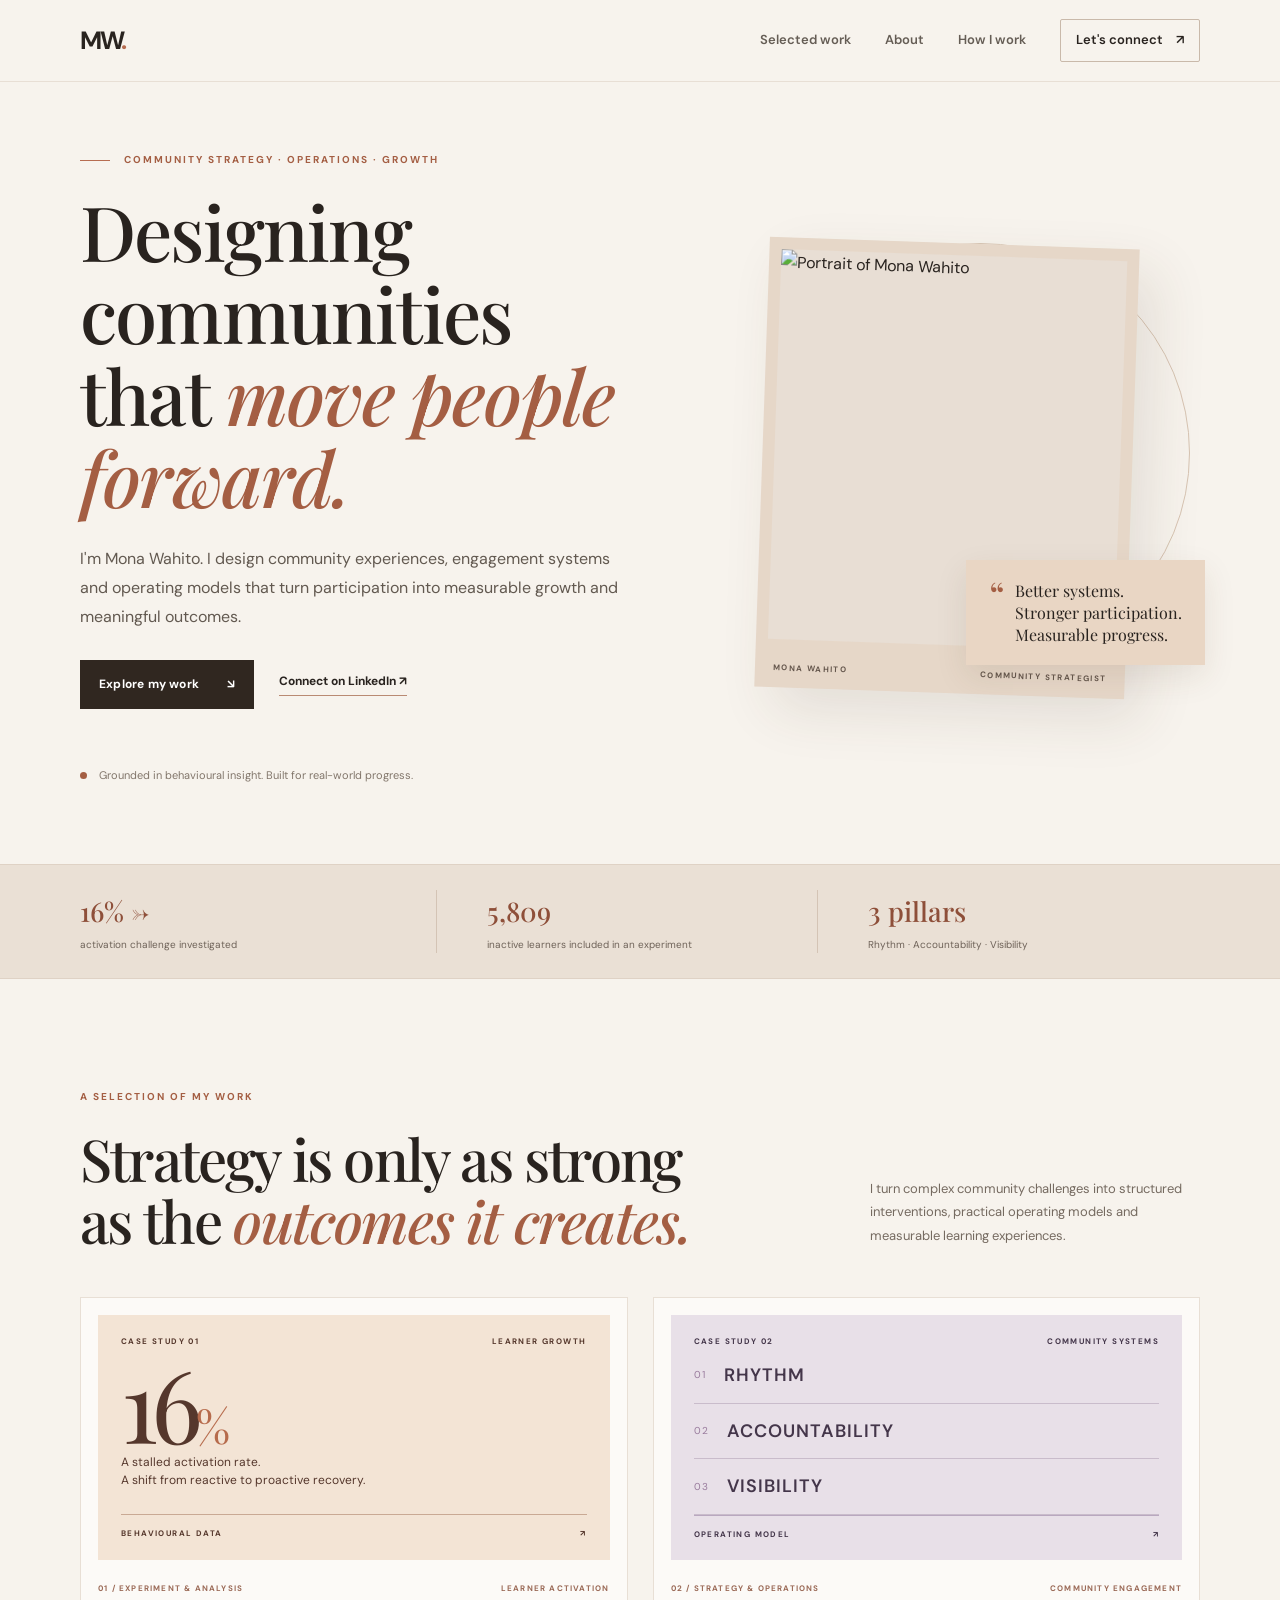
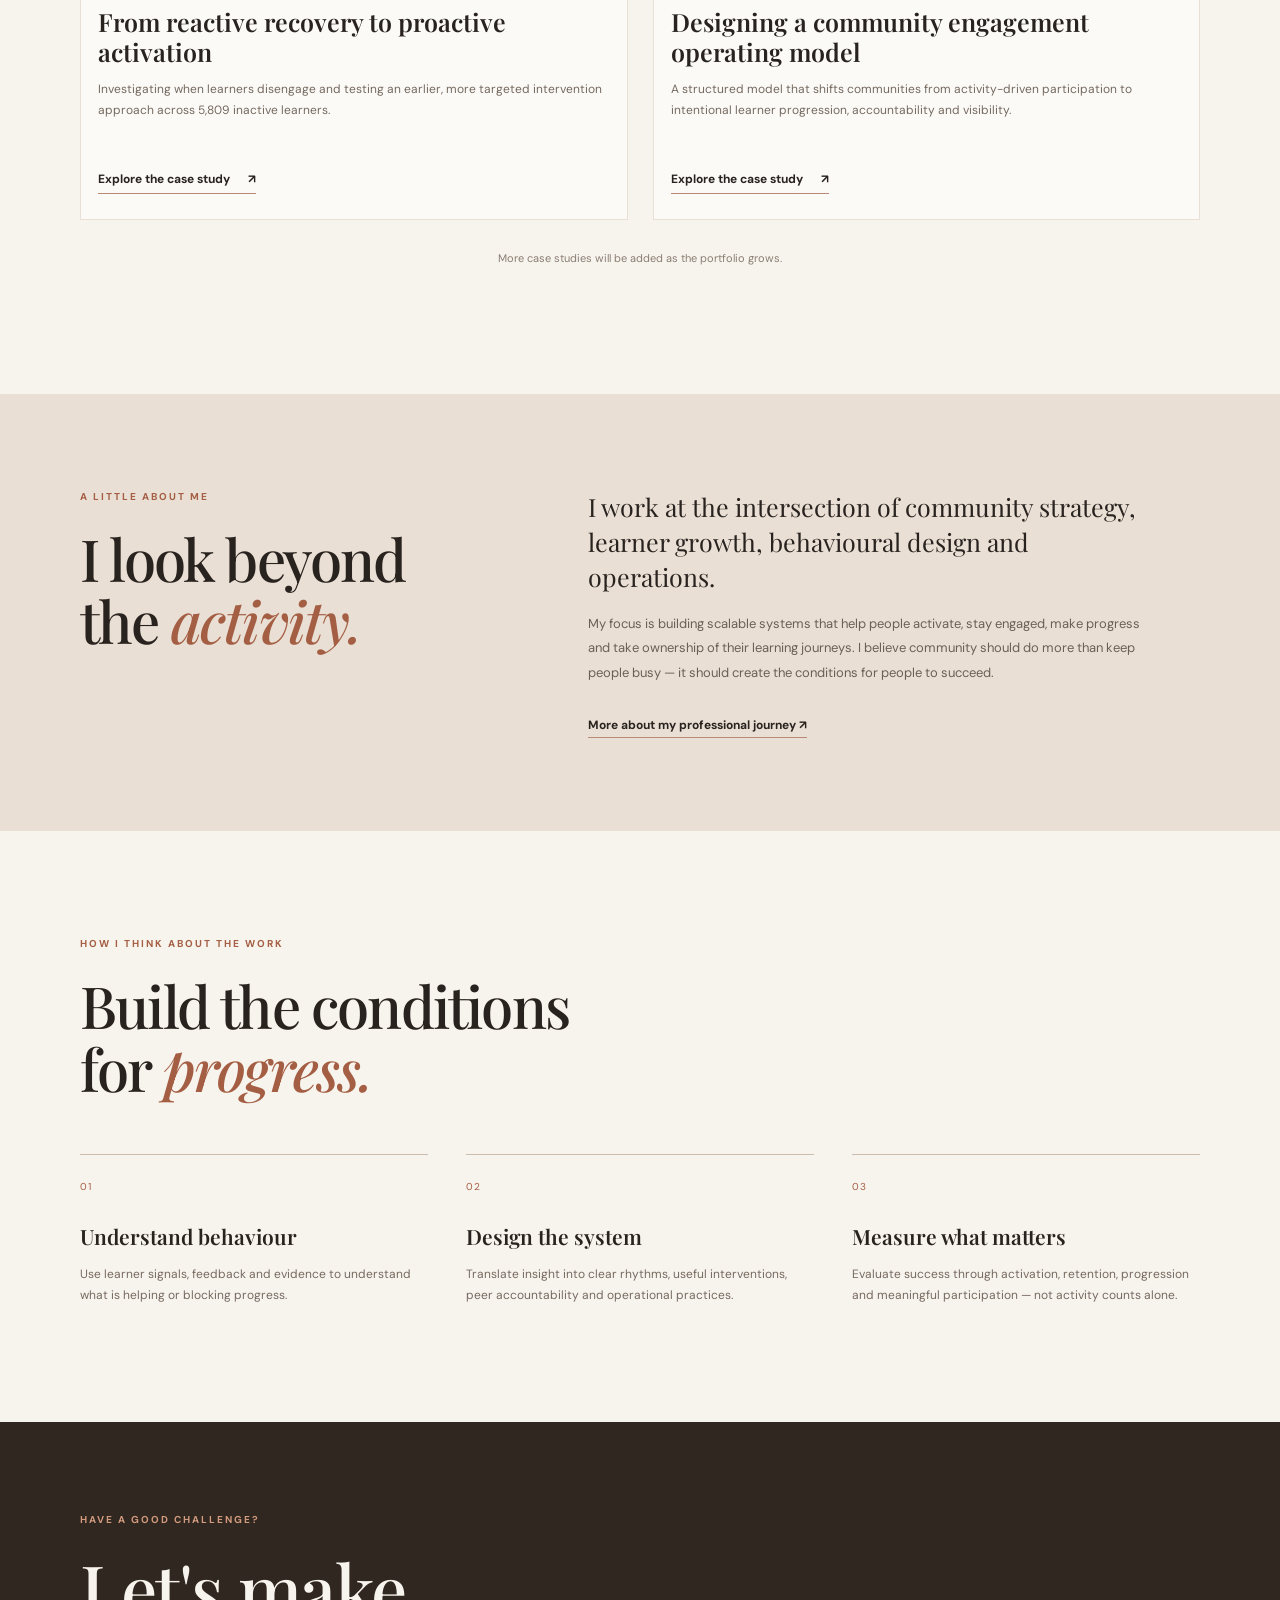
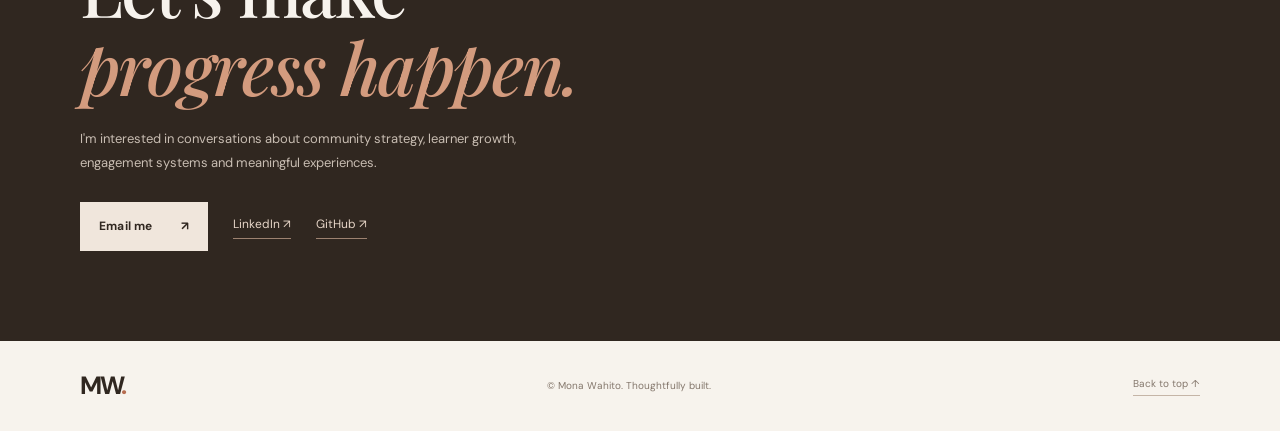
==== index.html @ d7c31b2e "Add files via upload" ====
<!doctype html>
<html lang="en">
<head>
  <meta charset="utf-8">
  <meta name="viewport" content="width=device-width, initial-scale=1">
  <meta name="description" content="Mona Wahito — Community Strategy, Operations, Learner Growth and Behavioural Design.">
  <meta name="theme-color" content="#f7f3ed">
  <title>Mona Wahito | Community Strategy & Growth</title>
  <link rel="preconnect" href="https://fonts.googleapis.com">
  <link rel="preconnect" href="https://fonts.gstatic.com" crossorigin>
  <link href="https://fonts.googleapis.com/css2?family=DM+Sans:wght@400;500;600;700&family=Playfair+Display:wght@500;600;700&display=swap" rel="stylesheet">
  <link rel="stylesheet" href="style.css">
</head>
<body>
  <header class="site-header">
    <a class="wordmark" href="#home" aria-label="Mona Wahito home">MW<span>.</span></a>
    <button class="menu-toggle" aria-label="Open navigation" aria-expanded="false">☰</button>
    <nav class="nav" aria-label="Main navigation">
      <a href="#work">Selected work</a>
      <a href="#about">About</a>
      <a href="#approach">How I work</a>
      <a class="nav-contact" href="#contact">Let's connect <span>↗</span></a>
    </nav>
  </header>

  <main>
    <section class="hero section-wrap" id="home">
      <div class="hero-copy">
        <p class="eyebrow"><span class="eyebrow-line"></span> COMMUNITY STRATEGY · OPERATIONS · GROWTH</p>
        <h1>Designing communities that <em>move people forward.</em></h1>
        <p class="hero-intro">I'm Mona Wahito. I design community experiences, engagement systems and operating models that turn participation into measurable growth and meaningful outcomes.</p>
        <div class="hero-actions">
          <a class="button button-dark" href="#work">Explore my work <span>↘</span></a>
          <a class="text-link" href="https://www.linkedin.com/in/monicahwanjiku" target="_blank" rel="noreferrer">Connect on LinkedIn ↗</a>
        </div>
        <div class="hero-note"><span class="note-dot"></span> Grounded in behavioural insight. Built for real-world progress.</div>
      </div>
      <div class="hero-visual">
        <div class="photo-frame">
          <img src="https://github.com/Monawahito-bit.png" alt="Portrait of Mona Wahito" class="portrait">
          <div class="photo-caption"><span>MONA WAHITO</span><span>COMMUNITY STRATEGIST</span></div>
        </div>
        <div class="floating-note"><span class="note-mark">“</span><span>Better systems.<br>Stronger participation.<br>Measurable progress.</span></div>
        <div class="hero-orbit"></div>
      </div>
    </section>

    <section class="proof-strip">
      <div class="proof-inner">
        <div><strong>16% →</strong><span>activation challenge investigated</span></div>
        <div><strong>5,809</strong><span>inactive learners included in an experiment</span></div>
        <div><strong>3 pillars</strong><span>Rhythm · Accountability · Visibility</span></div>
      </div>
    </section>

    <section class="work section-wrap" id="work">
      <div class="section-heading">
        <div><p class="eyebrow">A SELECTION OF MY WORK</p><h2>Strategy is only as strong<br>as the <em>outcomes it creates.</em></h2></div>
        <p class="section-aside">I turn complex community challenges into structured interventions, practical operating models and measurable learning experiences.</p>
      </div>
      <div class="project-grid">
        <article class="project-card project-featured">
          <div class="project-art art-activation">
            <div class="art-topline"><span>CASE STUDY 01</span><span>LEARNER GROWTH</span></div>
            <div class="art-big">16<span>%</span></div>
            <div class="art-sub">A stalled activation rate.<br>A shift from reactive to proactive recovery.</div>
            <div class="art-bottom"><span>BEHAVIOURAL DATA</span><span>↗</span></div>
          </div>
          <div class="project-meta"><span>01 / EXPERIMENT & ANALYSIS</span><span>LEARNER ACTIVATION</span></div>
          <h3>From reactive recovery to proactive activation</h3>
          <p>Investigating when learners disengage and testing an earlier, more targeted intervention approach across 5,809 inactive learners.</p>
          <a class="project-link" href="https://github.com/Monawahito-bit/01-Learner-Activation-Experiment" target="_blank" rel="noreferrer">Explore the case study <span>↗</span></a>
        </article>
        <article class="project-card">
          <div class="project-art art-operating">
            <div class="art-topline"><span>CASE STUDY 02</span><span>COMMUNITY SYSTEMS</span></div>
            <div class="pillar-row"><span>01</span><b>RHYTHM</b></div>
            <div class="pillar-row"><span>02</span><b>ACCOUNTABILITY</b></div>
            <div class="pillar-row"><span>03</span><b>VISIBILITY</b></div>
            <div class="art-bottom"><span>OPERATING MODEL</span><span>↗</span></div>
          </div>
          <div class="project-meta"><span>02 / STRATEGY & OPERATIONS</span><span>COMMUNITY ENGAGEMENT</span></div>
          <h3>Designing a community engagement operating model</h3>
          <p>A structured model that shifts communities from activity-driven participation to intentional learner progression, accountability and visibility.</p>
          <a class="project-link" href="https://github.com/Monawahito-bit/02-Community-Engagement-Operating-Model" target="_blank" rel="noreferrer">Explore the case study <span>↗</span></a>
        </article>
      </div>
      <p class="work-footnote">More case studies will be added as the portfolio grows.</p>
    </section>

    <section class="about-band" id="about">
      <div class="section-wrap about-grid">
        <div><p class="eyebrow">A LITTLE ABOUT ME</p><h2>I look beyond<br>the <em>activity.</em></h2></div>
        <div class="about-copy">
          <p class="about-lead">I work at the intersection of community strategy, learner growth, behavioural design and operations.</p>
          <p>My focus is building scalable systems that help people activate, stay engaged, make progress and take ownership of their learning journeys. I believe community should do more than keep people busy — it should create the conditions for people to succeed.</p>
          <a class="text-link" href="https://www.linkedin.com/in/monicahwanjiku" target="_blank" rel="noreferrer">More about my professional journey ↗</a>
        </div>
      </div>
    </section>

    <section class="approach section-wrap" id="approach">
      <p class="eyebrow">HOW I THINK ABOUT THE WORK</p>
      <h2>Build the conditions<br>for <em>progress.</em></h2>
      <div class="approach-grid">
        <div><span class="approach-number">01</span><h3>Understand behaviour</h3><p>Use learner signals, feedback and evidence to understand what is helping or blocking progress.</p></div>
        <div><span class="approach-number">02</span><h3>Design the system</h3><p>Translate insight into clear rhythms, useful interventions, peer accountability and operational practices.</p></div>
        <div><span class="approach-number">03</span><h3>Measure what matters</h3><p>Evaluate success through activation, retention, progression and meaningful participation — not activity counts alone.</p></div>
      </div>
    </section>

    <section class="contact-section" id="contact">
      <div class="section-wrap contact-inner">
        <p class="eyebrow">HAVE A GOOD CHALLENGE?</p>
        <h2>Let's make<br><em>progress happen.</em></h2>
        <p>I'm interested in conversations about community strategy, learner growth, engagement systems and meaningful experiences.</p>
        <div class="contact-actions">
          <a class="button button-light" href="mailto:wahito.wanjiku@gmail.com">Email me <span>↗</span></a>
          <a class="contact-social" href="https://www.linkedin.com/in/monicahwanjiku" target="_blank" rel="noreferrer">LinkedIn ↗</a>
          <a class="contact-social" href="https://github.com/Monawahito-bit" target="_blank" rel="noreferrer">GitHub ↗</a>
        </div>
      </div>
    </section>
  </main>

  <footer class="footer section-wrap"><a class="wordmark" href="#home">MW<span>.</span></a><span>© <span id="year"></span> Mona Wahito. Thoughtfully built.</span><a href="#home">Back to top ↑</a></footer>
  <script src="script.js"></script>
</body>
</html>
---- style.css ----
*{box-sizing:border-box}html{scroll-behavior:smooth}body{margin:0;background:#f7f3ed;color:#29231f;font-family:"DM Sans",Arial,sans-serif;line-height:1.6}a{color:inherit;text-decoration:none}.section-wrap{width:min(1120px,calc(100% - 48px));margin-inline:auto}.site-header{height:82px;padding:0 max(24px,calc((100% - 1120px)/2));display:flex;align-items:center;justify-content:space-between;border-bottom:1px solid #e8dfd5;background:#f7f3ed;position:sticky;top:0;z-index:10}.wordmark{font-weight:700;font-size:25px;letter-spacing:-2px}.wordmark span{color:#b76d51}.nav{display:flex;align-items:center;gap:34px;font-size:13px;font-weight:600}.nav a:not(.nav-contact){color:#655d55}.nav a:hover,.text-link:hover,.project-link:hover{color:#a45e43}.nav-contact{border:1px solid #c9b9aa;border-radius:2px;padding:10px 15px}.nav-contact span{margin-left:10px}.menu-toggle{display:none;background:none;border:0;font-size:23px;color:#29231f}.hero{min-height:650px;display:grid;grid-template-columns:1.05fr .95fr;align-items:center;gap:55px;padding-top:70px;padding-bottom:80px}.eyebrow{font-size:10px;letter-spacing:2px;font-weight:700;color:#a45e43;margin:0 0 22px}.eyebrow-line{display:inline-block;width:30px;height:1px;background:#b76d51;vertical-align:middle;margin-right:10px}.hero h1,.section-heading h2,.about-grid h2,.approach h2,.contact-inner h2{font-family:"Playfair Display",Georgia,serif;font-weight:500;letter-spacing:-1.8px;line-height:1.08;margin:0}.hero h1{font-size:clamp(48px,6vw,76px);max-width:640px}.hero h1 em,.section-heading h2 em,.about-grid h2 em,.approach h2 em,.contact-inner h2 em{color:#a45e43;font-weight:500}.hero-intro{font-size:16px;line-height:1.8;color:#625950;max-width:540px;margin:27px 0 28px}.hero-actions,.contact-actions{display:flex;align-items:center;gap:25px;flex-wrap:wrap}.button{display:inline-flex;gap:28px;align-items:center;padding:15px 19px;font-size:12px;font-weight:700;letter-spacing:.2px}.button-dark{background:#302720;color:#fff}.button-dark:hover{background:#a45e43}.text-link,.project-link{font-size:12px;font-weight:700;border-bottom:1px solid #b98a73;padding-bottom:4px}.hero-note{margin-top:58px;color:#82766b;font-size:11px}.note-dot{display:inline-block;width:7px;height:7px;border-radius:50%;background:#a45e43;margin-right:9px}.hero-visual{position:relative;min-height:490px;display:flex;align-items:center;justify-content:center}.photo-frame{width:min(370px,82%);height:450px;background:#e6d7c8;position:relative;z-index:1;padding:12px 12px 48px;transform:rotate(2deg);box-shadow:18px 22px 55px #4d38221c}.portrait{width:100%;height:100%;object-fit:cover;object-position:center 30%;display:block;background:#e8ded4}.photo-caption{position:absolute;bottom:13px;left:18px;right:18px;display:flex;justify-content:space-between;font-size:8px;letter-spacing:1.4px;font-weight:700;color:#65574d}.floating-note{position:absolute;right:-5px;bottom:48px;z-index:2;background:#e9d6c4;padding:20px 23px;display:flex;gap:10px;align-items:flex-start;font-family:"Playfair Display",Georgia,serif;font-size:16px;line-height:1.35;box-shadow:0 12px 30px #4d38221a}.note-mark{font-size:38px;color:#a45e43;line-height:.8}.hero-orbit{position:absolute;width:420px;height:420px;border:1px solid #d7c4b2;border-radius:50%;right:10px;top:20px}.proof-strip{background:#eae0d5;border-top:1px solid #dfd2c5;border-bottom:1px solid #dfd2c5}.proof-inner{width:min(1120px,calc(100% - 48px));margin:auto;display:grid;grid-template-columns:repeat(3,1fr);padding:25px 0;gap:25px}.proof-inner div{display:flex;flex-direction:column;gap:3px;border-right:1px solid #d4c4b5;padding-left:25px}.proof-inner div:first-child{padding-left:0}.proof-inner div:last-child{border:0}.proof-inner strong{font-family:"Playfair Display",Georgia,serif;font-size:27px;font-weight:500;color:#8e4f39}.proof-inner span{font-size:10px;color:#6e6258}.work{padding-top:110px;padding-bottom:115px}.section-heading{display:flex;justify-content:space-between;align-items:end;gap:50px;margin-bottom:45px}.section-heading h2,.about-grid h2,.approach h2,.contact-inner h2{font-size:clamp(39px,5vw,58px)}.section-aside{max-width:330px;color:#756a60;font-size:13px;line-height:1.8;margin:0 0 5px}.project-grid{display:grid;grid-template-columns:1fr 1fr;gap:25px}.project-card{background:#fcfaf7;border:1px solid #e8dfd5;padding:17px 17px 25px}.project-art{height:245px;padding:20px 23px;display:flex;flex-direction:column;position:relative;overflow:hidden}.art-activation{background:#f3e4d5;color:#55372c}.art-operating{background:#e8e0e8;color:#44364a}.art-topline,.art-bottom{display:flex;justify-content:space-between;font-size:8px;letter-spacing:1.4px;font-weight:700}.art-big{font-family:"Playfair Display",Georgia,serif;font-size:100px;line-height:1;margin:auto 0 0;letter-spacing:-7px}.art-big span{font-size:46px;color:#b66b4c}.art-sub{font-size:12px;line-height:1.5;margin:0 0 20px}.art-bottom{margin-top:auto;padding-top:12px;border-top:1px solid #c9a994}.art-operating .art-bottom{border-color:#b9a8bf}.pillar-row{display:flex;align-items:center;gap:18px;padding:13px 0;border-bottom:1px solid #c9bccb;font-size:18px;letter-spacing:1px}.pillar-row:first-of-type{margin-top:18px}.pillar-row span{font-size:10px;color:#987a9c}.pillar-row b{font-weight:600}.project-meta{display:flex;justify-content:space-between;gap:10px;font-size:8px;letter-spacing:1.2px;color:#9a6956;font-weight:700;margin:22px 0 12px}.project-card h3{font-family:"Playfair Display",Georgia,serif;font-weight:600;font-size:25px;line-height:1.2;margin:0 0 12px}.project-card p{font-size:12px;color:#74695f;line-height:1.8;min-height:66px;margin:0 0 20px}.project-link{display:inline-flex;gap:18px}.work-footnote{text-align:center;color:#8a7e73;font-size:11px;margin-top:30px}.about-band{background:#e9dfd4;padding:95px 0}.about-grid{display:grid;grid-template-columns:.8fr 1.2fr;gap:100px;align-items:start}.about-copy{max-width:570px}.about-lead{font-family:"Playfair Display",Georgia,serif;font-size:25px;line-height:1.4;margin:0 0 18px}.about-copy p:not(.about-lead){font-size:13px;line-height:1.9;color:#6c6056;margin-bottom:25px}.approach{padding-top:105px;padding-bottom:115px}.approach h2{margin-bottom:55px}.approach-grid{display:grid;grid-template-columns:repeat(3,1fr);gap:38px}.approach-grid>div{border-top:1px solid #cdbdae;padding-top:17px}.approach-number{font-size:10px;letter-spacing:1px;color:#a45e43}.approach-grid h3{font-family:"Playfair Display",Georgia,serif;font-size:21px;font-weight:600;margin:22px 0 10px}.approach-grid p{font-size:12px;line-height:1.8;color:#766a60;margin:0}.contact-section{background:#302720;color:#f7f3ed;padding:90px 0}.contact-inner{max-width:1120px}.contact-inner .eyebrow{color:#d39b7e}.contact-inner h2{font-size:clamp(48px,6vw,72px)}.contact-inner h2 em{color:#d39b7e}.contact-inner>p:not(.eyebrow){max-width:440px;color:#c8bdb2;font-size:13px;line-height:1.8;margin:22px 0 28px}.button-light{background:#f0e6dc;color:#302720}.button-light:hover{background:#d9b59e}.contact-social{font-size:12px;color:#e6d5c7;border-bottom:1px solid #9d8270;padding-bottom:4px}.footer{height:90px;display:flex;align-items:center;justify-content:space-between;font-size:10px;color:#84776c}.footer .wordmark{color:#302720}.footer>a:last-child{border-bottom:1px solid #c5b5a7;padding-bottom:3px}
@media(max-width:760px){.site-header{height:70px}.menu-toggle{display:block}.nav{display:none;position:absolute;top:69px;left:0;right:0;background:#f7f3ed;padding:22px 24px 26px;flex-direction:column;align-items:flex-start;gap:20px;border-bottom:1px solid #e4d9ce}.nav.open{display:flex}.hero{grid-template-columns:1fr;gap:15px;padding-top:65px;padding-bottom:65px}.hero h1{font-size:54px}.hero-visual{min-height:440px}.photo-frame{height:400px;width:min(330px,78%)}.hero-orbit{width:340px;height:340px;right:4%;top:45px}.floating-note{right:0;bottom:20px}.proof-inner{grid-template-columns:1fr;gap:0;padding:10px 0}.proof-inner div,.proof-inner div:first-child{padding:14px 0;border-right:0;border-bottom:1px solid #d4c4b5}.proof-inner div:last-child{border:0}.section-heading{display:block}.section-aside{margin-top:25px}.project-grid{grid-template-columns:1fr}.project-art{height:225px}.about-grid{grid-template-columns:1fr;gap:30px}.about-band{padding:70px 0}.approach{padding-top:75px;padding-bottom:80px}.approach-grid{grid-template-columns:1fr;gap:28px}.approach-grid>div{padding-top:15px}.contact-section{padding:75px 0}.footer{height:auto;min-height:90px;gap:15px;flex-wrap:wrap;padding-top:22px;padding-bottom:22px}.footer>span{order:3;width:100%}}
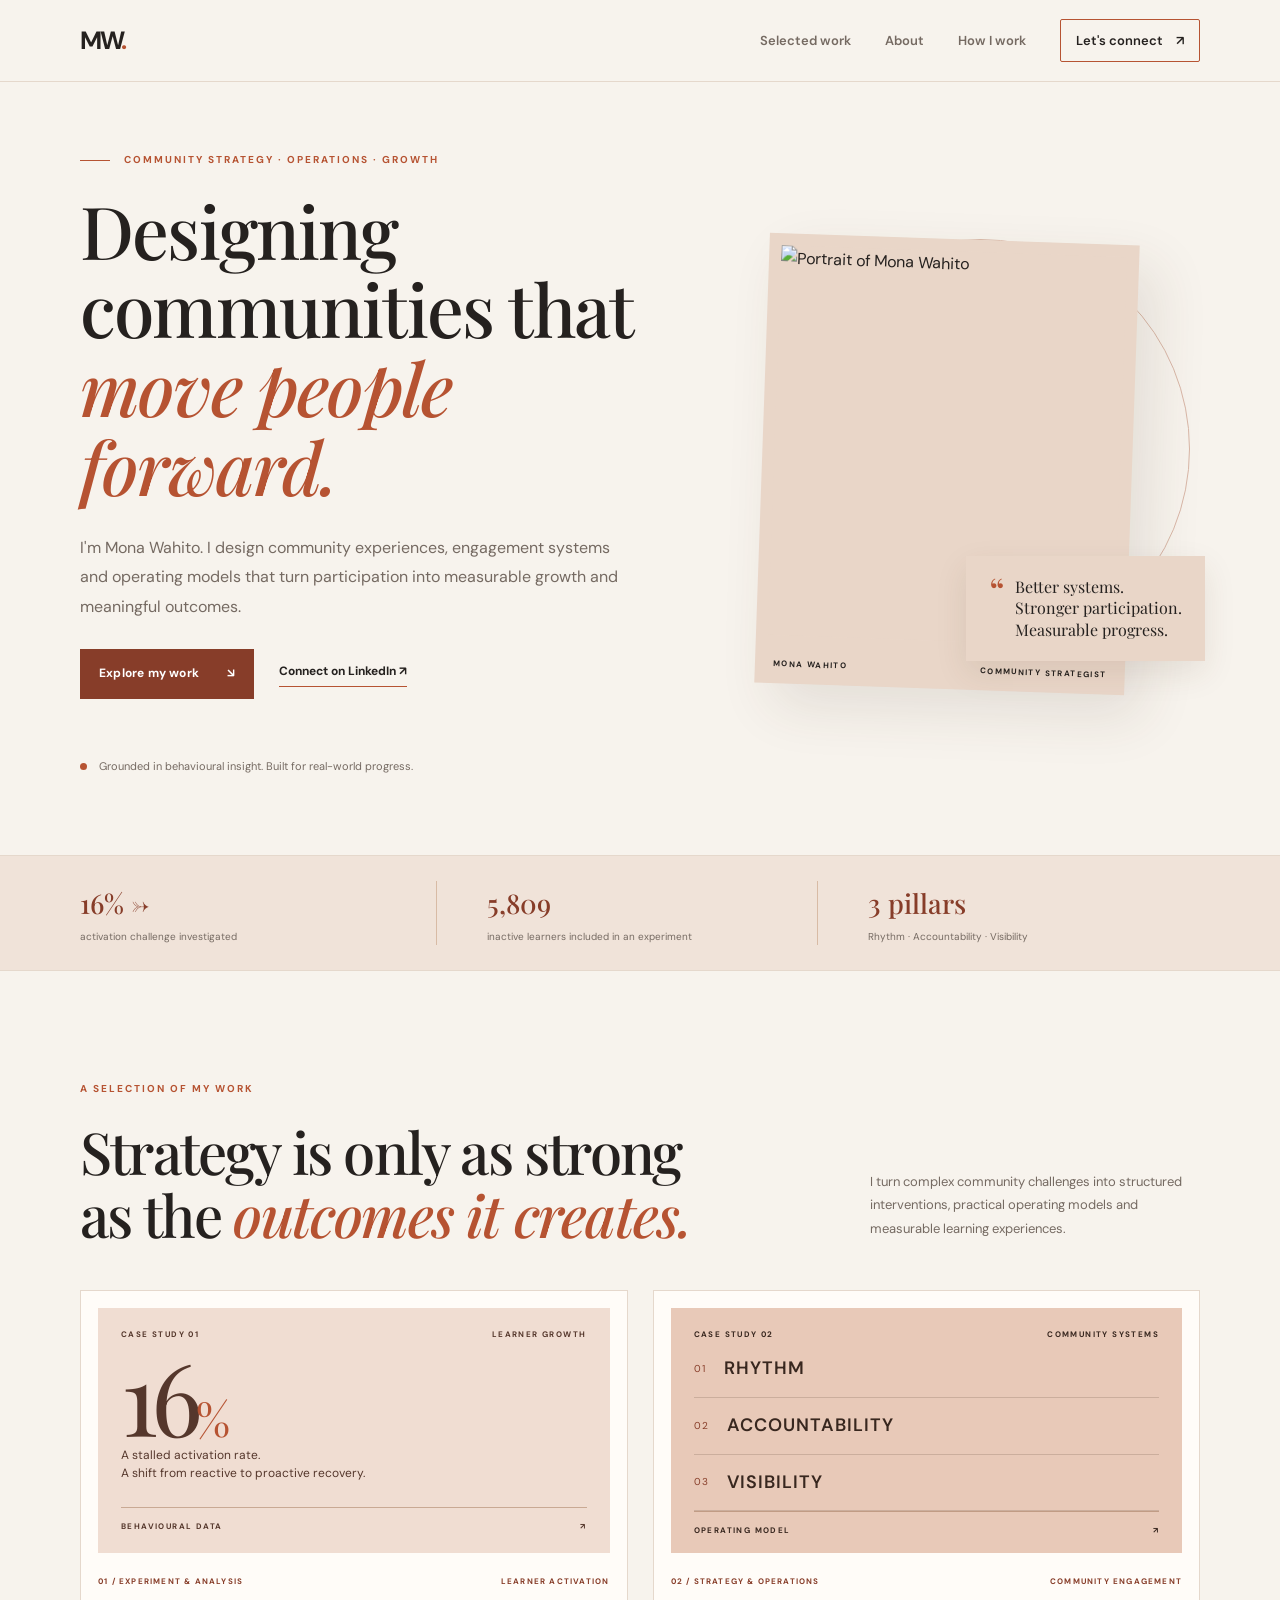
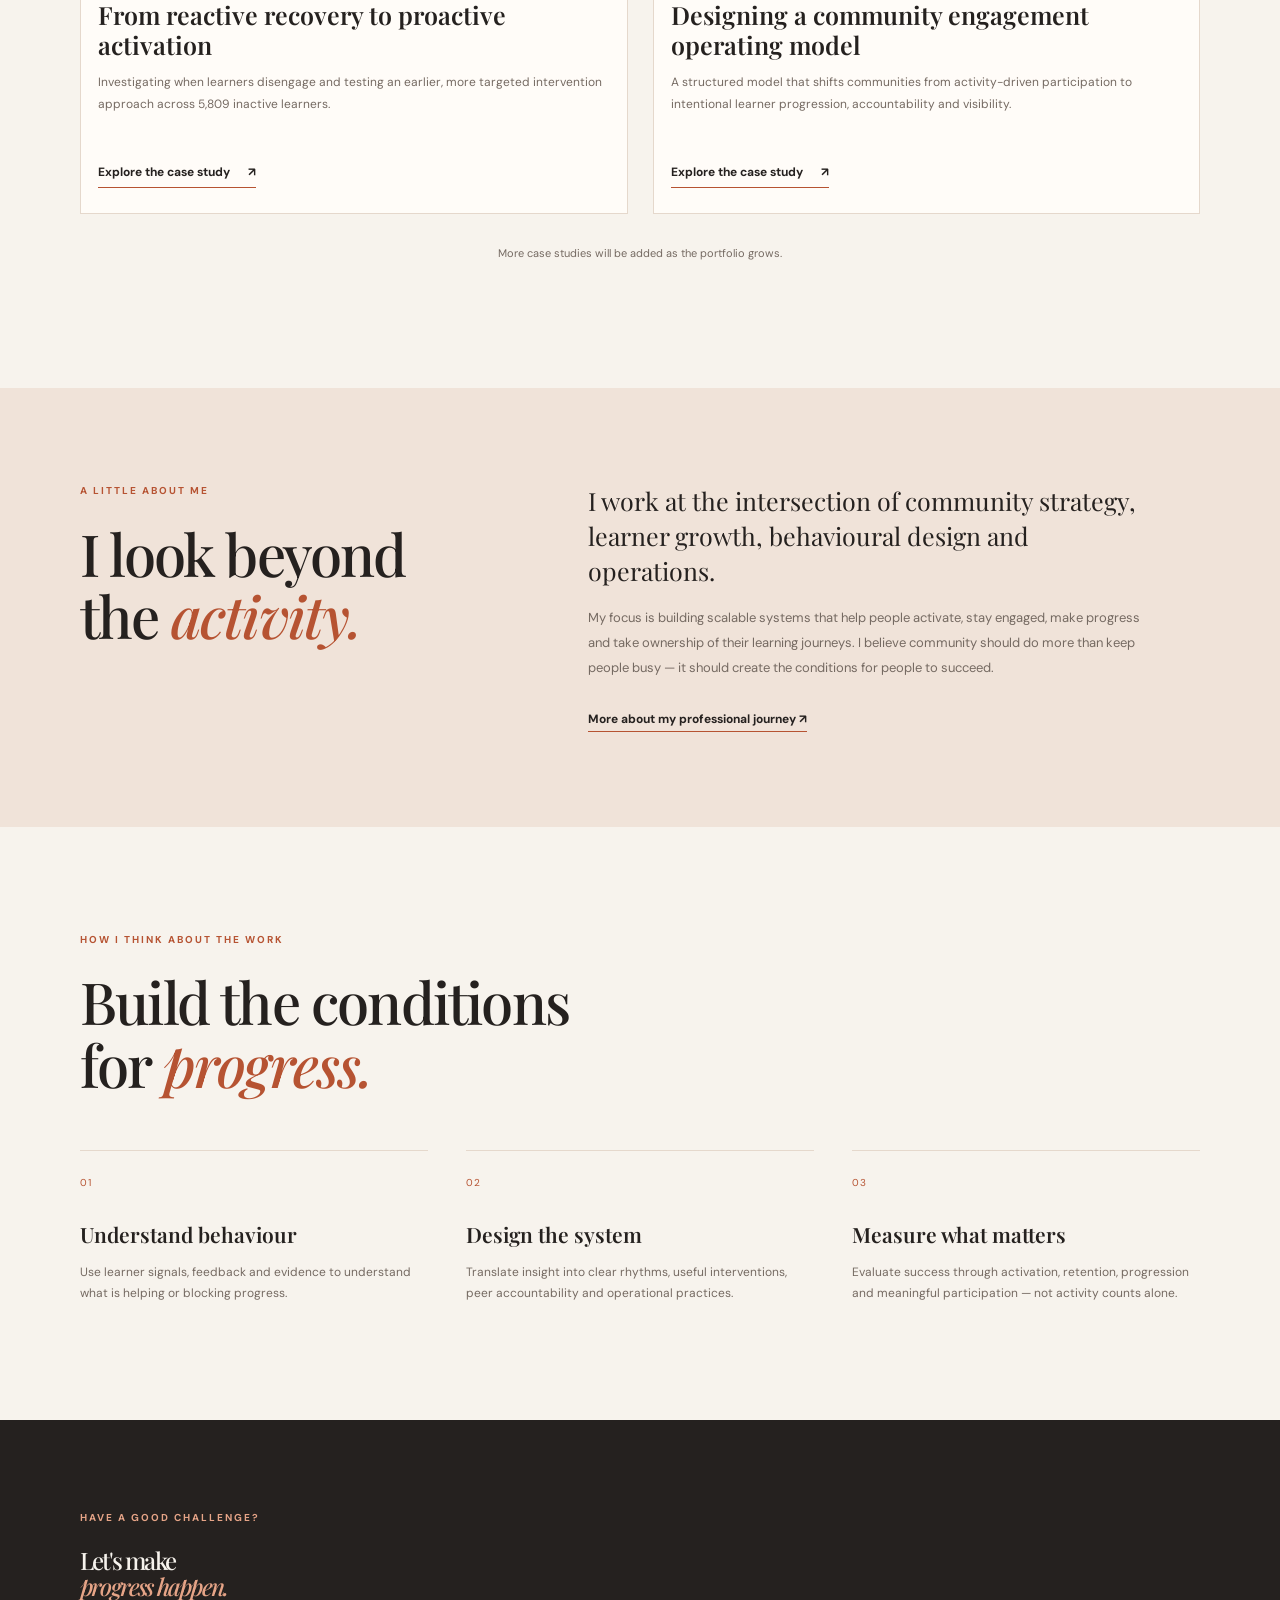
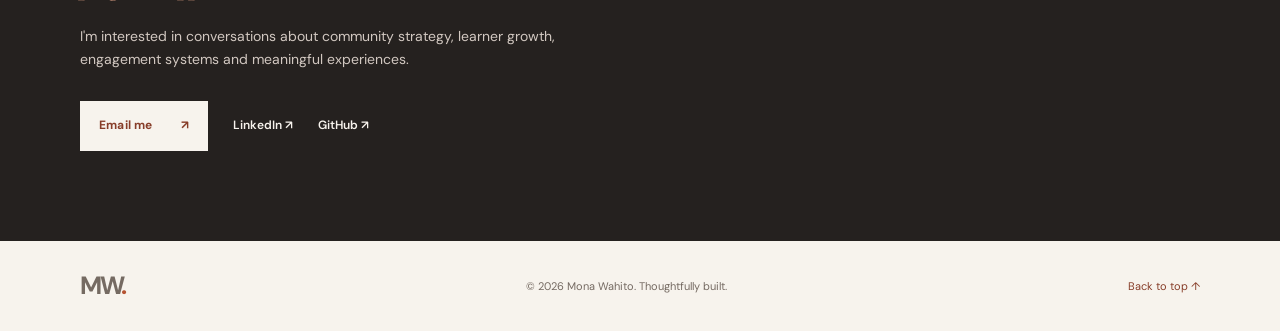
==== commit 6a083b81: "Add files via upload" ====
--- a/index.html
+++ b/index.html
@@ -22,7 +22,6 @@
       <a class="nav-contact" href="#contact">Let's connect <span>↗</span></a>
     </nav>
   </header>
-
   <main>
     <section class="hero section-wrap" id="home">
       <div class="hero-copy">
@@ -44,7 +43,6 @@
         <div class="hero-orbit"></div>
       </div>
     </section>
-
     <section class="proof-strip">
       <div class="proof-inner">
         <div><strong>16% →</strong><span>activation challenge investigated</span></div>
@@ -52,7 +50,6 @@
         <div><strong>3 pillars</strong><span>Rhythm · Accountability · Visibility</span></div>
       </div>
     </section>
-
     <section class="work section-wrap" id="work">
       <div class="section-heading">
         <div><p class="eyebrow">A SELECTION OF MY WORK</p><h2>Strategy is only as strong<br>as the <em>outcomes it creates.</em></h2></div>
@@ -69,7 +66,7 @@
           <div class="project-meta"><span>01 / EXPERIMENT & ANALYSIS</span><span>LEARNER ACTIVATION</span></div>
           <h3>From reactive recovery to proactive activation</h3>
           <p>Investigating when learners disengage and testing an earlier, more targeted intervention approach across 5,809 inactive learners.</p>
-          <a class="project-link" href="https://github.com/Monawahito-bit/01-Learner-Activation-Experiment" target="_blank" rel="noreferrer">Explore the case study <span>↗</span></a>
+          <a class="project-link" href="activation-case-study.html">Explore the case study <span>↗</span></a>
         </article>
         <article class="project-card">
           <div class="project-art art-operating">
@@ -82,12 +79,11 @@
           <div class="project-meta"><span>02 / STRATEGY & OPERATIONS</span><span>COMMUNITY ENGAGEMENT</span></div>
           <h3>Designing a community engagement operating model</h3>
           <p>A structured model that shifts communities from activity-driven participation to intentional learner progression, accountability and visibility.</p>
-          <a class="project-link" href="https://github.com/Monawahito-bit/02-Community-Engagement-Operating-Model" target="_blank" rel="noreferrer">Explore the case study <span>↗</span></a>
+          <a class="project-link" href="engagement-case-study.html">Explore the case study <span>↗</span></a>
         </article>
       </div>
       <p class="work-footnote">More case studies will be added as the portfolio grows.</p>
     </section>
-
     <section class="about-band" id="about">
       <div class="section-wrap about-grid">
         <div><p class="eyebrow">A LITTLE ABOUT ME</p><h2>I look beyond<br>the <em>activity.</em></h2></div>
@@ -98,7 +94,6 @@
         </div>
       </div>
     </section>
-
     <section class="approach section-wrap" id="approach">
       <p class="eyebrow">HOW I THINK ABOUT THE WORK</p>
       <h2>Build the conditions<br>for <em>progress.</em></h2>
@@ -108,7 +103,6 @@
         <div><span class="approach-number">03</span><h3>Measure what matters</h3><p>Evaluate success through activation, retention, progression and meaningful participation — not activity counts alone.</p></div>
       </div>
     </section>
-
     <section class="contact-section" id="contact">
       <div class="section-wrap contact-inner">
         <p class="eyebrow">HAVE A GOOD CHALLENGE?</p>
@@ -122,7 +116,6 @@
       </div>
     </section>
   </main>
-
   <footer class="footer section-wrap"><a class="wordmark" href="#home">MW<span>.</span></a><span>© <span id="year"></span> Mona Wahito. Thoughtfully built.</span><a href="#home">Back to top ↑</a></footer>
   <script src="script.js"></script>
 </body>
--- a/style.css
+++ b/style.css
@@ -1,2 +1,321 @@
-*{box-sizing:border-box}html{scroll-behavior:smooth}body{margin:0;background:#f7f3ed;color:#29231f;font-family:"DM Sans",Arial,sans-serif;line-height:1.6}a{color:inherit;text-decoration:none}.section-wrap{width:min(1120px,calc(100% - 48px));margin-inline:auto}.site-header{height:82px;padding:0 max(24px,calc((100% - 1120px)/2));display:flex;align-items:center;justify-content:space-between;border-bottom:1px solid #e8dfd5;background:#f7f3ed;position:sticky;top:0;z-index:10}.wordmark{font-weight:700;font-size:25px;letter-spacing:-2px}.wordmark span{color:#b76d51}.nav{display:flex;align-items:center;gap:34px;font-size:13px;font-weight:600}.nav a:not(.nav-contact){color:#655d55}.nav a:hover,.text-link:hover,.project-link:hover{color:#a45e43}.nav-contact{border:1px solid #c9b9aa;border-radius:2px;padding:10px 15px}.nav-contact span{margin-left:10px}.menu-toggle{display:none;background:none;border:0;font-size:23px;color:#29231f}.hero{min-height:650px;display:grid;grid-template-columns:1.05fr .95fr;align-items:center;gap:55px;padding-top:70px;padding-bottom:80px}.eyebrow{font-size:10px;letter-spacing:2px;font-weight:700;color:#a45e43;margin:0 0 22px}.eyebrow-line{display:inline-block;width:30px;height:1px;background:#b76d51;vertical-align:middle;margin-right:10px}.hero h1,.section-heading h2,.about-grid h2,.approach h2,.contact-inner h2{font-family:"Playfair Display",Georgia,serif;font-weight:500;letter-spacing:-1.8px;line-height:1.08;margin:0}.hero h1{font-size:clamp(48px,6vw,76px);max-width:640px}.hero h1 em,.section-heading h2 em,.about-grid h2 em,.approach h2 em,.contact-inner h2 em{color:#a45e43;font-weight:500}.hero-intro{font-size:16px;line-height:1.8;color:#625950;max-width:540px;margin:27px 0 28px}.hero-actions,.contact-actions{display:flex;align-items:center;gap:25px;flex-wrap:wrap}.button{display:inline-flex;gap:28px;align-items:center;padding:15px 19px;font-size:12px;font-weight:700;letter-spacing:.2px}.button-dark{background:#302720;color:#fff}.button-dark:hover{background:#a45e43}.text-link,.project-link{font-size:12px;font-weight:700;border-bottom:1px solid #b98a73;padding-bottom:4px}.hero-note{margin-top:58px;color:#82766b;font-size:11px}.note-dot{display:inline-block;width:7px;height:7px;border-radius:50%;background:#a45e43;margin-right:9px}.hero-visual{position:relative;min-height:490px;display:flex;align-items:center;justify-content:center}.photo-frame{width:min(370px,82%);height:450px;background:#e6d7c8;position:relative;z-index:1;padding:12px 12px 48px;transform:rotate(2deg);box-shadow:18px 22px 55px #4d38221c}.portrait{width:100%;height:100%;object-fit:cover;object-position:center 30%;display:block;background:#e8ded4}.photo-caption{position:absolute;bottom:13px;left:18px;right:18px;display:flex;justify-content:space-between;font-size:8px;letter-spacing:1.4px;font-weight:700;color:#65574d}.floating-note{position:absolute;right:-5px;bottom:48px;z-index:2;background:#e9d6c4;padding:20px 23px;display:flex;gap:10px;align-items:flex-start;font-family:"Playfair Display",Georgia,serif;font-size:16px;line-height:1.35;box-shadow:0 12px 30px #4d38221a}.note-mark{font-size:38px;color:#a45e43;line-height:.8}.hero-orbit{position:absolute;width:420px;height:420px;border:1px solid #d7c4b2;border-radius:50%;right:10px;top:20px}.proof-strip{background:#eae0d5;border-top:1px solid #dfd2c5;border-bottom:1px solid #dfd2c5}.proof-inner{width:min(1120px,calc(100% - 48px));margin:auto;display:grid;grid-template-columns:repeat(3,1fr);padding:25px 0;gap:25px}.proof-inner div{display:flex;flex-direction:column;gap:3px;border-right:1px solid #d4c4b5;padding-left:25px}.proof-inner div:first-child{padding-left:0}.proof-inner div:last-child{border:0}.proof-inner strong{font-family:"Playfair Display",Georgia,serif;font-size:27px;font-weight:500;color:#8e4f39}.proof-inner span{font-size:10px;color:#6e6258}.work{padding-top:110px;padding-bottom:115px}.section-heading{display:flex;justify-content:space-between;align-items:end;gap:50px;margin-bottom:45px}.section-heading h2,.about-grid h2,.approach h2,.contact-inner h2{font-size:clamp(39px,5vw,58px)}.section-aside{max-width:330px;color:#756a60;font-size:13px;line-height:1.8;margin:0 0 5px}.project-grid{display:grid;grid-template-columns:1fr 1fr;gap:25px}.project-card{background:#fcfaf7;border:1px solid #e8dfd5;padding:17px 17px 25px}.project-art{height:245px;padding:20px 23px;display:flex;flex-direction:column;position:relative;overflow:hidden}.art-activation{background:#f3e4d5;color:#55372c}.art-operating{background:#e8e0e8;color:#44364a}.art-topline,.art-bottom{display:flex;justify-content:space-between;font-size:8px;letter-spacing:1.4px;font-weight:700}.art-big{font-family:"Playfair Display",Georgia,serif;font-size:100px;line-height:1;margin:auto 0 0;letter-spacing:-7px}.art-big span{font-size:46px;color:#b66b4c}.art-sub{font-size:12px;line-height:1.5;margin:0 0 20px}.art-bottom{margin-top:auto;padding-top:12px;border-top:1px solid #c9a994}.art-operating .art-bottom{border-color:#b9a8bf}.pillar-row{display:flex;align-items:center;gap:18px;padding:13px 0;border-bottom:1px solid #c9bccb;font-size:18px;letter-spacing:1px}.pillar-row:first-of-type{margin-top:18px}.pillar-row span{font-size:10px;color:#987a9c}.pillar-row b{font-weight:600}.project-meta{display:flex;justify-content:space-between;gap:10px;font-size:8px;letter-spacing:1.2px;color:#9a6956;font-weight:700;margin:22px 0 12px}.project-card h3{font-family:"Playfair Display",Georgia,serif;font-weight:600;font-size:25px;line-height:1.2;margin:0 0 12px}.project-card p{font-size:12px;color:#74695f;line-height:1.8;min-height:66px;margin:0 0 20px}.project-link{display:inline-flex;gap:18px}.work-footnote{text-align:center;color:#8a7e73;font-size:11px;margin-top:30px}.about-band{background:#e9dfd4;padding:95px 0}.about-grid{display:grid;grid-template-columns:.8fr 1.2fr;gap:100px;align-items:start}.about-copy{max-width:570px}.about-lead{font-family:"Playfair Display",Georgia,serif;font-size:25px;line-height:1.4;margin:0 0 18px}.about-copy p:not(.about-lead){font-size:13px;line-height:1.9;color:#6c6056;margin-bottom:25px}.approach{padding-top:105px;padding-bottom:115px}.approach h2{margin-bottom:55px}.approach-grid{display:grid;grid-template-columns:repeat(3,1fr);gap:38px}.approach-grid>div{border-top:1px solid #cdbdae;padding-top:17px}.approach-number{font-size:10px;letter-spacing:1px;color:#a45e43}.approach-grid h3{font-family:"Playfair Display",Georgia,serif;font-size:21px;font-weight:600;margin:22px 0 10px}.approach-grid p{font-size:12px;line-height:1.8;color:#766a60;margin:0}.contact-section{background:#302720;color:#f7f3ed;padding:90px 0}.contact-inner{max-width:1120px}.contact-inner .eyebrow{color:#d39b7e}.contact-inner h2{font-size:clamp(48px,6vw,72px)}.contact-inner h2 em{color:#d39b7e}.contact-inner>p:not(.eyebrow){max-width:440px;color:#c8bdb2;font-size:13px;line-height:1.8;margin:22px 0 28px}.button-light{background:#f0e6dc;color:#302720}.button-light:hover{background:#d9b59e}.contact-social{font-size:12px;color:#e6d5c7;border-bottom:1px solid #9d8270;padding-bottom:4px}.footer{height:90px;display:flex;align-items:center;justify-content:space-between;font-size:10px;color:#84776c}.footer .wordmark{color:#302720}.footer>a:last-child{border-bottom:1px solid #c5b5a7;padding-bottom:3px}
-@media(max-width:760px){.site-header{height:70px}.menu-toggle{display:block}.nav{display:none;position:absolute;top:69px;left:0;right:0;background:#f7f3ed;padding:22px 24px 26px;flex-direction:column;align-items:flex-start;gap:20px;border-bottom:1px solid #e4d9ce}.nav.open{display:flex}.hero{grid-template-columns:1fr;gap:15px;padding-top:65px;padding-bottom:65px}.hero h1{font-size:54px}.hero-visual{min-height:440px}.photo-frame{height:400px;width:min(330px,78%)}.hero-orbit{width:340px;height:340px;right:4%;top:45px}.floating-note{right:0;bottom:20px}.proof-inner{grid-template-columns:1fr;gap:0;padding:10px 0}.proof-inner div,.proof-inner div:first-child{padding:14px 0;border-right:0;border-bottom:1px solid #d4c4b5}.proof-inner div:last-child{border:0}.section-heading{display:block}.section-aside{margin-top:25px}.project-grid{grid-template-columns:1fr}.project-art{height:225px}.about-grid{grid-template-columns:1fr;gap:30px}.about-band{padding:70px 0}.approach{padding-top:75px;padding-bottom:80px}.approach-grid{grid-template-columns:1fr;gap:28px}.approach-grid>div{padding-top:15px}.contact-section{padding:75px 0}.footer{height:auto;min-height:90px;gap:15px;flex-wrap:wrap;padding-top:22px;padding-bottom:22px}.footer>span{order:3;width:100%}}
+/* MONA WAHITO — COMMUNITY STRATEGY PORTFOLIO
+   Fresh editorial stylesheet | Rich burnt-orange edition */
+
+:root {
+  --bg: #F7F3ED;
+  --surface: #FFFCF8;
+  --ink: #25211F;
+  --muted: #756A62;
+  --accent: #B65332;
+  --accent-dark: #873D29;
+  --accent-soft: #E9D6C8;
+  --border: #E5D8CC;
+  --white: #FFFFFF;
+  --dark-section: #25211F;
+}
+
+* { box-sizing: border-box; }
+html { scroll-behavior: smooth; scroll-padding-top: 90px; }
+body {
+  margin: 0;
+  background: var(--bg);
+  color: var(--ink);
+  font-family: "DM Sans", Arial, sans-serif;
+  line-height: 1.65;
+}
+a { color: inherit; text-decoration: none; }
+img { max-width: 100%; }
+.section-wrap { width: min(1120px, calc(100% - 48px)); margin-inline: auto; }
+
+/* Navigation */
+.site-header {
+  min-height: 82px;
+  padding: 0 max(24px, calc((100% - 1120px)/2));
+  display: flex;
+  align-items: center;
+  justify-content: space-between;
+  gap: 24px;
+  border-bottom: 1px solid var(--border);
+  background: var(--bg);
+  position: sticky;
+  top: 0;
+  z-index: 20;
+}
+.wordmark { font-weight: 700; font-size: 25px; letter-spacing: -2px; }
+.wordmark span { color: var(--accent); }
+.nav { display: flex; align-items: center; gap: 34px; font-size: 13px; font-weight: 600; }
+.nav a:not(.nav-contact) { color: var(--muted); transition: color .2s ease; }
+.nav a:hover, .text-link:hover, .project-link:hover { color: var(--accent); }
+.nav-contact { border: 1px solid var(--accent); padding: 10px 15px; border-radius: 2px; }
+.nav-contact:hover { background: var(--accent-soft); }
+.nav-contact span { margin-left: 10px; }
+.menu-toggle {
+  display: none; background: transparent; border: 0; color: var(--ink);
+  font-size: 24px; cursor: pointer; padding: 8px;
+}
+
+/* Type */
+.hero h1, .section-heading h2, .about-grid h2, .approach h2, .contact-inner h2 {
+  font-family: "Playfair Display", Georgia, serif;
+  font-weight: 500; letter-spacing: -1.8px; line-height: 1.08; margin: 0;
+}
+.hero h1 em, .section-heading h2 em, .about-grid h2 em,
+.approach h2 em, .contact-inner h2 em {
+  color: var(--accent); font-weight: 500;
+}
+.eyebrow {
+  font-size: 10px; letter-spacing: 2px; font-weight: 700;
+  color: var(--accent); margin: 0 0 22px;
+}
+.eyebrow-line {
+  display: inline-block; width: 30px; height: 1px;
+  background: var(--accent); vertical-align: middle; margin-right: 10px;
+}
+
+/* Hero */
+.hero {
+  min-height: 650px; display: grid; grid-template-columns: 1.05fr .95fr;
+  align-items: center; gap: 55px; padding-top: 70px; padding-bottom: 80px;
+}
+.hero h1 { font-size: clamp(46px, 5.7vw, 74px); max-width: 650px; }
+.hero-intro {
+  font-size: 16px; line-height: 1.85; color: var(--muted);
+  max-width: 540px; margin: 27px 0 28px;
+}
+.hero-actions, .contact-actions {
+  display: flex; align-items: center; gap: 25px; flex-wrap: wrap;
+}
+.button {
+  display: inline-flex; gap: 28px; align-items: center; padding: 15px 19px;
+  font-size: 12px; font-weight: 700; letter-spacing: .2px;
+  transition: background .2s ease, color .2s ease;
+}
+.button-dark { background: var(--accent-dark); color: var(--white); }
+.button-dark:hover { background: var(--ink); }
+.text-link, .project-link {
+  font-size: 12px; font-weight: 700; border-bottom: 1px solid var(--accent);
+  padding-bottom: 4px;
+}
+.hero-note { margin-top: 58px; color: var(--muted); font-size: 11px; }
+.note-dot {
+  display: inline-block; width: 7px; height: 7px; border-radius: 50%;
+  background: var(--accent); margin-right: 9px;
+}
+
+/* Portrait */
+.hero-visual {
+  position: relative; min-height: 490px; display: flex;
+  align-items: center; justify-content: center;
+}
+.photo-frame {
+  width: min(370px, 82%); height: 450px; background: var(--accent-soft);
+  position: relative; z-index: 1; padding: 12px 12px 48px;
+  transform: rotate(2deg); box-shadow: 18px 22px 55px #4d38221c;
+}
+.portrait {
+  width: 100%; height: 100%; object-fit: cover; object-position: center 30%;
+  display: block; background: var(--accent-soft);
+}
+.photo-caption {
+  position: absolute; bottom: 13px; left: 18px; right: 18px;
+  display: flex; justify-content: space-between; gap: 8px;
+  font-size: 8px; letter-spacing: 1.4px; font-weight: 700; color: var(--ink);
+}
+.floating-note {
+  position: absolute; right: -5px; bottom: 48px; z-index: 2;
+  background: var(--accent-soft); padding: 20px 23px; display: flex;
+  gap: 10px; align-items: flex-start;
+  font-family: "Playfair Display", Georgia, serif; font-size: 16px;
+  line-height: 1.35; box-shadow: 0 12px 30px #4d38221a;
+}
+.note-mark { font-size: 38px; color: var(--accent); line-height: .8; }
+.hero-orbit {
+  position: absolute; width: 420px; height: 420px;
+  border: 1px solid #D9B7A7; border-radius: 50%; right: 10px; top: 20px;
+}
+
+/* Proof points */
+.proof-strip {
+  background: #F0E3D9; border-top: 1px solid var(--border);
+  border-bottom: 1px solid var(--border);
+}
+.proof-inner {
+  width: min(1120px, calc(100% - 48px)); margin: auto;
+  display: grid; grid-template-columns: repeat(3, 1fr);
+  padding: 25px 0; gap: 25px;
+}
+.proof-inner div {
+  display: flex; flex-direction: column; gap: 3px;
+  border-right: 1px solid #D8BBA5; padding-left: 25px;
+}
+.proof-inner div:first-child { padding-left: 0; }
+.proof-inner div:last-child { border: 0; }
+.proof-inner strong {
+  font-family: "Playfair Display", Georgia, serif; font-size: 27px;
+  font-weight: 500; color: var(--accent-dark);
+}
+.proof-inner span { font-size: 10px; color: var(--muted); }
+
+/* Selected work */
+.work { padding-top: 110px; padding-bottom: 115px; }
+.section-heading {
+  display: flex; justify-content: space-between; align-items: end;
+  gap: 50px; margin-bottom: 45px;
+}
+.section-heading h2, .about-grid h2, .approach h2 {
+  font-size: clamp(39px, 5vw, 58px);
+}
+.section-aside {
+  max-width: 330px; color: var(--muted); font-size: 13px;
+  line-height: 1.8; margin: 0 0 5px;
+}
+.project-grid { display: grid; grid-template-columns: 1fr 1fr; gap: 25px; }
+.project-card {
+  min-width: 0; background: var(--surface); border: 1px solid var(--border);
+  padding: 17px 17px 25px; transition: transform .25s ease, box-shadow .25s ease;
+}
+.project-card:hover { transform: translateY(-4px); box-shadow: 0 14px 35px #4d382212; }
+.project-art {
+  height: 245px; padding: 20px 23px; display: flex;
+  flex-direction: column; position: relative; overflow: hidden;
+}
+.art-activation { background: #F0DDD2; color: #55372C; }
+.art-operating { background: #E8C9B8; color: #38271F; }
+.art-topline, .art-bottom {
+  display: flex; justify-content: space-between; gap: 12px;
+  font-size: 8px; letter-spacing: 1.4px; font-weight: 700;
+}
+.art-big {
+  font-family: "Playfair Display", Georgia, serif; font-size: 100px;
+  line-height: 1; margin: auto 0 0; letter-spacing: -7px;
+}
+.art-big span { font-size: 46px; color: var(--accent); }
+.art-sub { font-size: 12px; line-height: 1.5; margin: 0 0 20px; }
+.art-bottom { margin-top: auto; padding-top: 12px; border-top: 1px solid #C9A994; }
+.art-operating .art-bottom { border-color: #C19C85; }
+.pillar-row {
+  display: flex; align-items: center; gap: 18px; padding: 13px 0;
+  border-bottom: 1px solid #CBAE9D; font-size: 18px; letter-spacing: 1px;
+}
+.pillar-row:first-of-type { margin-top: 18px; }
+.pillar-row span { font-size: 10px; color: var(--accent-dark); }
+.pillar-row b { font-weight: 600; }
+.project-meta {
+  display: flex; justify-content: space-between; gap: 10px;
+  font-size: 8px; letter-spacing: 1.2px; color: var(--accent-dark);
+  font-weight: 700; margin: 22px 0 12px;
+}
+.project-card h3 {
+  font-family: "Playfair Display", Georgia, serif; font-weight: 600;
+  font-size: 25px; line-height: 1.2; margin: 0 0 12px;
+}
+.project-card p {
+  font-size: 12px; color: var(--muted); line-height: 1.8;
+  min-height: 66px; margin: 0 0 20px;
+}
+.project-link { display: inline-flex; gap: 18px; }
+.work-footnote { text-align: center; color: var(--muted); font-size: 11px; margin-top: 30px; }
+
+/* About */
+.about-band { background: #F0E3D9; padding: 95px 0; }
+.about-grid {
+  display: grid; grid-template-columns: .8fr 1.2fr;
+  gap: 100px; align-items: start;
+}
+.about-copy { max-width: 570px; }
+.about-lead {
+  font-family: "Playfair Display", Georgia, serif;
+  font-size: 25px; line-height: 1.4; margin: 0 0 18px;
+}
+.about-copy p:not(.about-lead) {
+  font-size: 13px; line-height: 1.9; color: var(--muted); margin-bottom: 25px;
+}
+
+/* Approach */
+.approach { padding-top: 105px; padding-bottom: 115px; }
+.approach h2 { margin-bottom: 55px; }
+.approach-grid { display: grid; grid-template-columns: repeat(3, 1fr); gap: 38px; }
+.approach-grid > div { border-top: 1px solid var(--border); padding-top: 17px; }
+.approach-number { font-size: 10px; letter-spacing: 1px; color: var(--accent); }
+.approach-grid h3 {
+  font-family: "Playfair Display", Georgia, serif; font-size: 21px;
+  font-weight: 600; margin: 22px 0 10px;
+}
+.approach-grid p { font-size: 12px; line-height: 1.8; color: var(--muted); margin: 0; }
+
+/* Contact and footer */
+.contact-section { background: var(--dark-section); color: var(--bg); padding: 90px 0; }
+.contact-inner { max-width: 1120px; }
+.contact-inner .eyebrow { color: #E6A487; }
+.contact-inner h2 em { color: #E6A487; }
+.contact-inner > p:not(.eyebrow) {
+  max-width: 520px; color: #D2C8C1; font-size: 14px; margin: 25px 0 30px;
+}
+.button-light { background: var(--bg); color: var(--accent-dark); }
+.button-light:hover { background: var(--accent-soft); }
+.contact-social { color: var(--bg); font-size: 12px; font-weight: 600; }
+.contact-social:hover { color: #E6A487; }
+.footer {
+  min-height: 90px; display: flex; align-items: center;
+  justify-content: space-between; gap: 20px; font-size: 11px; color: var(--muted);
+}
+.footer > a:last-child { color: var(--accent-dark); }
+
+/* Responsive layouts */
+@media (max-width: 900px) {
+  .hero { gap: 28px; grid-template-columns: 1fr .85fr; }
+  .hero h1 { font-size: clamp(42px, 6vw, 60px); }
+  .floating-note { right: -12px; }
+  .about-grid { gap: 50px; }
+}
+@media (max-width: 700px) {
+  .section-wrap { width: min(100% - 36px, 540px); }
+  .site-header { min-height: 70px; padding: 0 18px; }
+  .menu-toggle { display: block; }
+  .nav {
+    display: none; position: absolute; top: 69px; left: 0; right: 0;
+    padding: 22px 20px 26px; background: var(--bg);
+    border-bottom: 1px solid var(--border);
+    flex-direction: column; align-items: stretch; gap: 20px;
+  }
+  .nav.open { display: flex; }
+  .nav-contact { text-align: center; }
+  .hero {
+    min-height: 0; grid-template-columns: 1fr; gap: 24px;
+    padding-top: 65px; padding-bottom: 65px;
+  }
+  .hero h1 { font-size: clamp(43px, 11vw, 62px); }
+  .hero-intro { font-size: 15px; }
+  .hero-note { margin-top: 32px; }
+  .hero-visual { min-height: 430px; }
+  .photo-frame { width: min(330px, 78%); height: 390px; }
+  .hero-orbit { width: 350px; height: 350px; right: 2%; top: 30px; }
+  .floating-note { right: 0; bottom: 28px; font-size: 14px; padding: 16px; }
+  .proof-inner { width: calc(100% - 36px); grid-template-columns: 1fr; gap: 0; padding: 12px 0; }
+  .proof-inner div, .proof-inner div:first-child {
+    border-right: 0; border-bottom: 1px solid #D8BBA5;
+    padding: 13px 0;
+  }
+  .proof-inner div:last-child { border-bottom: 0; }
+  .proof-inner strong { font-size: 24px; }
+  .work { padding-top: 75px; padding-bottom: 80px; }
+  .section-heading { display: block; margin-bottom: 30px; }
+  .section-heading h2, .about-grid h2, .approach h2 { font-size: clamp(38px, 9vw, 50px); }
+  .section-aside { margin-top: 22px; }
+  .project-grid { grid-template-columns: 1fr; gap: 20px; }
+  .project-art { height: 225px; }
+  .project-card h3 { font-size: 23px; }
+  .about-band { padding: 72px 0; }
+  .about-grid { grid-template-columns: 1fr; gap: 25px; }
+  .about-lead { font-size: 22px; }
+  .approach { padding-top: 75px; padding-bottom: 80px; }
+  .approach h2 { margin-bottom: 35px; }
+  .approach-grid { grid-template-columns: 1fr; gap: 28px; }
+  .approach-grid h3 { margin-top: 14px; }
+  .contact-section { padding: 72px 0; }
+  .footer { min-height: 100px; flex-wrap: wrap; padding-top: 20px; padding-bottom: 20px; }
+}
+@media (prefers-reduced-motion: reduce) {
+  html { scroll-behavior: auto; }
+  *, *::before, *::after { transition-duration: .01ms !important; animation-duration: .01ms !important; }
+}
